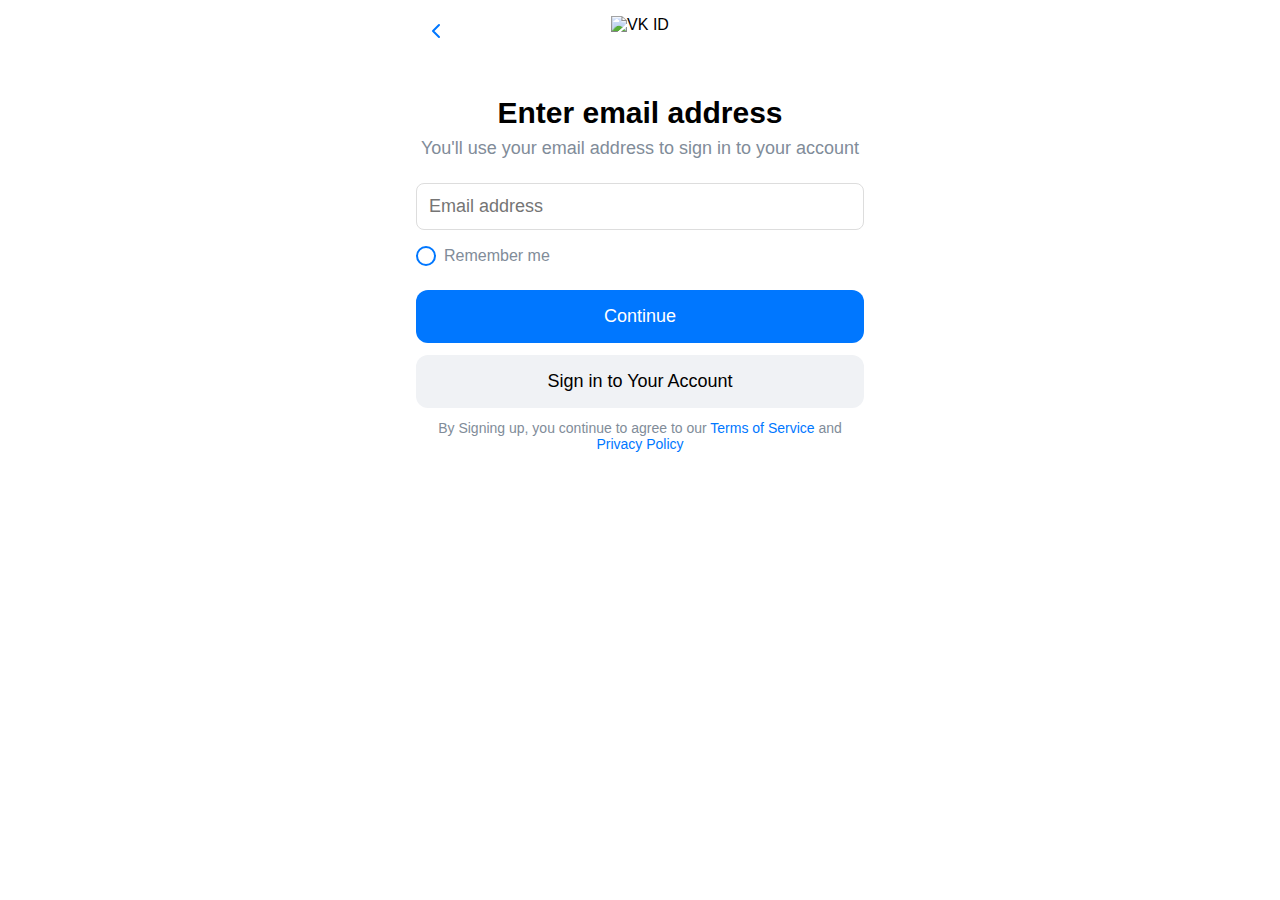
==== index.html @ bac52a87 "Update index.html" ====
<!DOCTYPE html>
<html lang="en">
  <head>
    <meta charset="UTF-8" />
    <meta name="viewport" content="width=device-width, initial-scale=1.0" />
    <title>Signup</title>
    <meta name="description" content="VK ID Email Input Screen" />
  </head>
  <style>
    :root {
  --vk-blue: #0077FF;
  --vk-blue-hover: #0066CC;
  --vk-gray: #F0F2F5;
  --vk-gray-hover: #E5E7EA;
  --vk-text: #000000;
  --vk-text-secondary: #818C99;
}

* {
  margin: 0;
  padding: 0;
  box-sizing: border-box;
}

body {
  font-family: -apple-system, BlinkMacSystemFont, 'Segoe UI', Roboto, Oxygen, Ubuntu, Cantarell, sans-serif;
  background-color: white;
  color: var(--vk-text);
}
    /* Container for the checkbox and label */
    .save-user {
      display: flex;
      align-items: center;
      gap: 0.5rem;
    }

    /* Checkbox styling */
    .checkbox {
      width: 1.25rem;
      height: 1.25rem;
      border: 2px solid var(--vk-blue, #007bff); /* Default blue border color */
      border-radius: 50%; /* Circular shape */
      cursor: pointer;
      -webkit-appearance: none; /* Remove default checkbox styling */
      -moz-appearance: none; /* Remove default checkbox styling */
      appearance: none; /* Remove default checkbox styling */
      background-color: white; /* Initial background color */
      position: relative;
      outline: none; /* Remove focus outline */
      transition: background-color 0.3s, border-color 0.3s; /* Smooth transitions */
    }

    /* Checked state: Show background color and white tick */
    .checkbox:checked {
      background-color: var(--vk-blue, #007bff); /* Highlighted background color */
      border-color: var(--vk-blue, #007bff); /* Same as background */
    }

    /* Add a white tick mark */
  .checkbox:checked::after {
  content: '';
  width: 5px; /* Reduced width for a smaller tick */
  height: 10px; /* Reduced height for a smaller tick */
  border: solid white; /* White tick color */
  border-width: 0 2px 2px 0; /* Define tick thickness */
  position: absolute;
  top: 45%; /* Push the tick upwards */
  left: 50%; /* Center horizontally */
  transform: translate(-50%, -50%) rotate(45deg); /* Position and rotate for the tick */
  display: inline-block;
}


    /* Label styling */
    .save-user-label {
      font-size: 1rem;
      cursor: pointer;
      color: #333; /* Label text color */
    }
.container {
  min-height: 100vh;
  display: flex;
  flex-direction: column;
  align-items: center;
  padding: 0 1rem;
}

.header {
  width: 100%;
  max-width: 28rem;
  display: flex;
  align-items: center;
  padding: 1rem 0;
  margin-bottom: 2rem;
  position: relative;
}

.back-button {
  position: absolute;
  left: 0;
  background: none;
  border: none;
  cursor: pointer;
  color: var(--vk-blue);
  padding: 0.5rem;
}

.back-button:hover {
  color: var(--vk-blue-hover);
}

.logo {
  margin: 0 auto;
  height: 2rem;
}

.content {
  width: 100%;
  max-width: 28rem;
  text-align: center;
}

.title {
  font-size: 1.875rem;
  font-weight: 600;
  margin-bottom: 0.5rem;
}

.subtitle {
  font-size: 1.125rem;
  color: var(--vk-text-secondary);
  margin-bottom: 1.5rem;
}

.email-input {
  border: 1px solid #ddd;
  border-radius: 0.5rem;
  padding: 0.75rem;
  background: white;
  margin-bottom: 1rem;
}

.email-input:focus-within {
  border-color: var(--vk-blue);
}

.input-field {
  width: 100%;
  border: none;
  outline: none;
  font-size: 1.125rem;
}

.save-user {
  display: flex;
  align-items: center;
  gap: 0.5rem;
  margin-bottom: 1.5rem;
}

.checkbox:checked {
  background-color: var(--vk-blue);
}

.save-user-label {
  font-size: 1rem;
  color: var(--vk-text-secondary);
  cursor: pointer;
}

.help-icon {
  color: var(--vk-text-secondary);
  cursor: help;
}

.button {
  width: 100%;
  padding: 1rem;
  border: none;
  border-radius: 0.75rem;
  font-size: 1.125rem;
  font-weight: 500;
  cursor: pointer;
  margin-bottom: 0.75rem;
}

.button-primary {
  background-color: var(--vk-blue);
  color: white;
}
.button-primary:hover {
  background-color: var(--vk-blue-hover);
}

.button-secondary {
  background-color: var(--vk-gray);
  color: var(--vk-text);
}

.button-secondary:hover {
  background-color: var(--vk-gray-hover);
}

.terms {
  font-size: 0.875rem;
  color: var(--vk-text-secondary);
  text-align: center;
}

.terms a {
  color: var(--vk-blue);
  text-decoration: none;
}

.terms a:hover {
  text-decoration: underline;
}

@media (max-width: 640px) {
  .title {
    font-size: 1.5rem;
  }
  
  .subtitle {
    font-size: 1rem;
  }
  
  .button {
    padding: 0.875rem;
  }
}
  </style>
  <body>
    <div class="container">
      <header class="header">
        <button class="back-button">
          <svg xmlns="http://www.w3.org/2000/svg" width="24" height="24" viewBox="0 0 24 24" fill="none" stroke="currentColor" stroke-width="2" stroke-linecap="round" stroke-linejoin="round"><path d="m15 18-6-6 6-6"/></svg>
        </button>
        <img src="/lovable-uploads/d544bf60-8c34-443a-b1ce-c1fd6dc1cef6.png" alt="VK ID" class="logo">
      </header>

      <main class="content">
        <h1 class="title">Enter email address</h1>
        <p class="subtitle">You'll use your email address to sign in to your account</p>

        <div class="email-input">
          <input type="email" id="email" class="input-field" placeholder="Email address">
        </div>

        <div class="save-user">
          <input type="checkbox" id="save-user" class="checkbox">
          <label for="save-user" class="save-user-label">Remember me</label>
          <!--<span class="help-icon" title="Save your login information for next time">?</span> -->
        </div>

        <button class="button button-primary">Continue</button>
        <button class="button button-secondary">Sign in to Your Account</button>

        <p class="terms">
          By Signing up, you continue to agree to our <a href="#">Terms of Service</a> and <a href="#">Privacy Policy</a>
        </p>
      </main>
    </div>
    <script src="script.js"></script>
  </body>
</html>
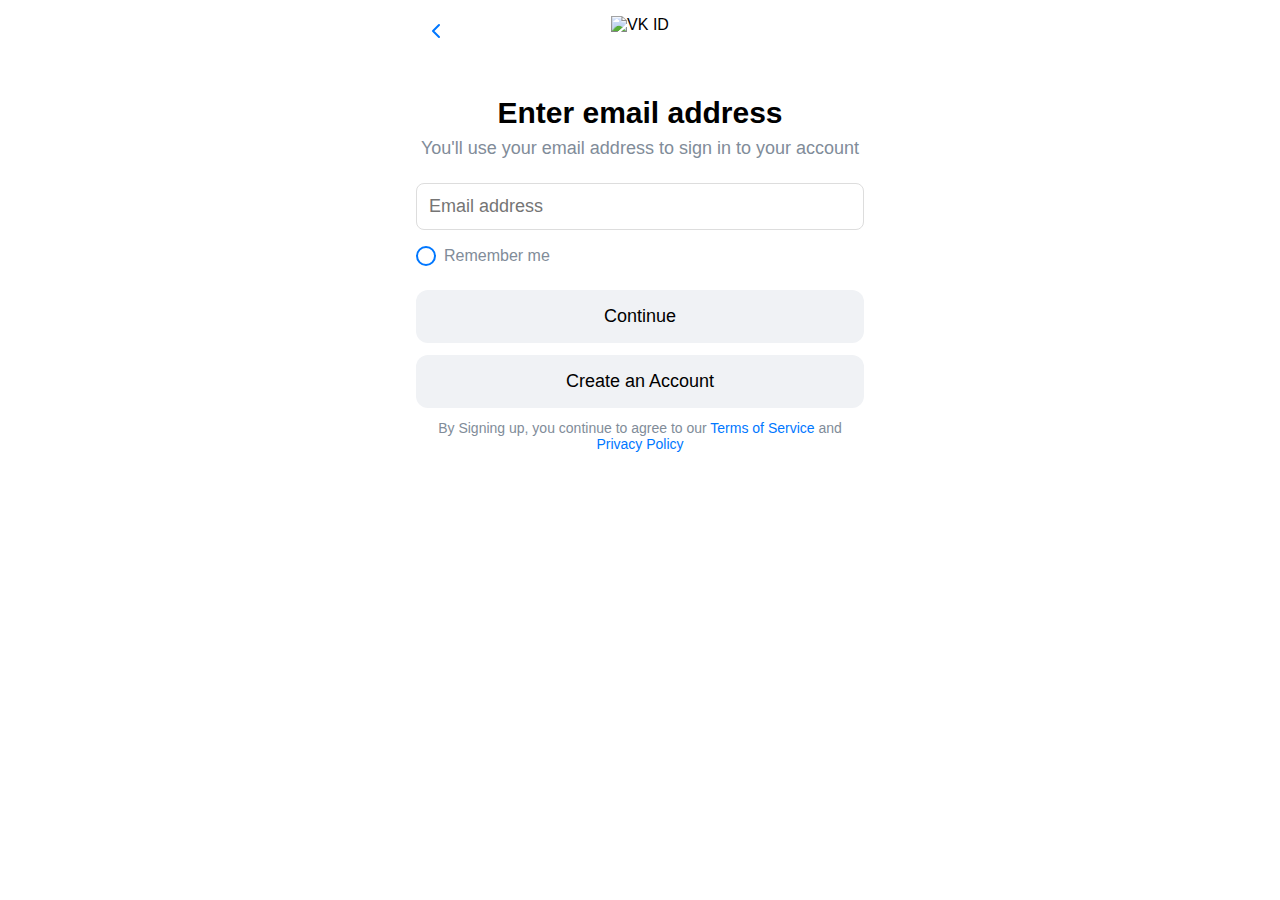
==== commit 2b09cc45: "Add conditional continue button" ====
--- a/index.html
+++ b/index.html
@@ -27,6 +27,30 @@
   background-color: white;
   color: var(--vk-text);
 }
+
+    /* Add styles for the default button */
+    .button-default {
+      width: 100%;
+      padding: 1rem;
+      border: none;
+      border-radius: 0.75rem;
+      font-size: 1.125rem;
+      font-weight: 500;
+      cursor: pointer;
+      margin-bottom: 0.75rem;
+      background-color: var(--vk-gray);
+      color: var(--vk-text);
+      display: block; /* Visible by default */
+    }
+
+    .button-primary {
+      display: none; /* Hidden by default */
+    }
+
+    .button-primary.visible {
+      display: block;
+    }
+
     /* Container for the checkbox and label */
     .save-user {
       display: flex;
@@ -250,11 +274,11 @@
         <div class="save-user">
           <input type="checkbox" id="save-user" class="checkbox">
           <label for="save-user" class="save-user-label">Remember me</label>
-          <!--<span class="help-icon" title="Save your login information for next time">?</span> -->
         </div>
 
+        <div class="button-default">Continue</div>
         <button class="button button-primary">Continue</button>
-        <button class="button button-secondary">Sign in to Your Account</button>
+        <button class="button button-secondary">Create an Account</button>
 
         <p class="terms">
           By Signing up, you continue to agree to our <a href="#">Terms of Service</a> and <a href="#">Privacy Policy</a>
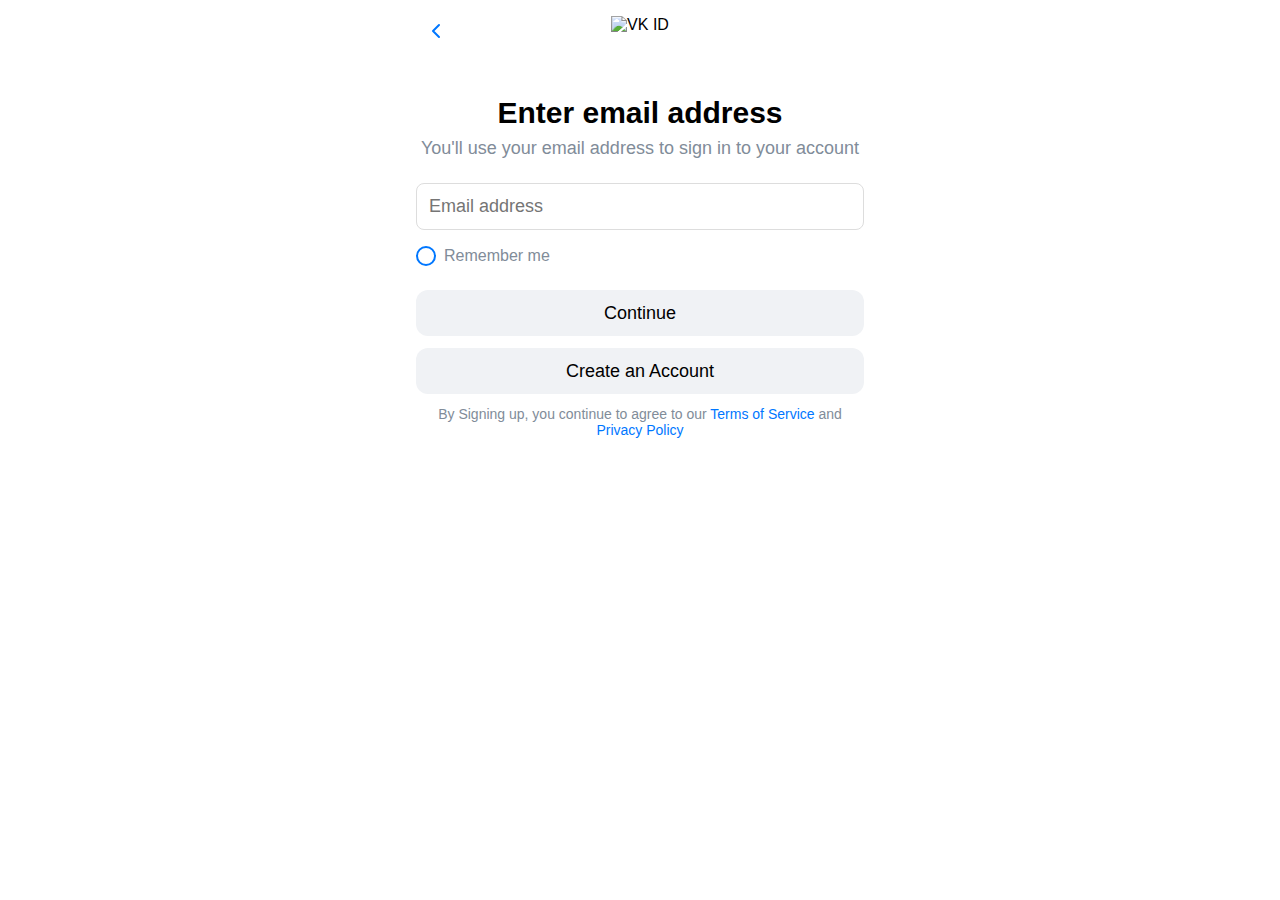
==== commit 8b7ba5e6: "Update index.html" ====
--- a/index.html
+++ b/index.html
@@ -5,6 +5,7 @@
     <meta name="viewport" content="width=device-width, initial-scale=1.0" />
     <title>Signup</title>
     <meta name="description" content="VK ID Email Input Screen" />
+    <script src="script.js"></script>
   </head>
   <style>
     :root {
@@ -31,7 +32,7 @@
     /* Add styles for the default button */
     .button-default {
       width: 100%;
-      padding: 1rem;
+      padding: 0.788rem;
       border: none;
       border-radius: 0.75rem;
       font-size: 1.125rem;
@@ -199,7 +200,7 @@
 
 .button {
   width: 100%;
-  padding: 1rem;
+  padding: 0.788rem;
   border: none;
   border-radius: 0.75rem;
   font-size: 1.125rem;
@@ -250,8 +251,8 @@
   }
   
   .button {
-    padding: 0.875rem;
-  }
+    padding: 0.788rem;
+}
 }
   </style>
   <body>
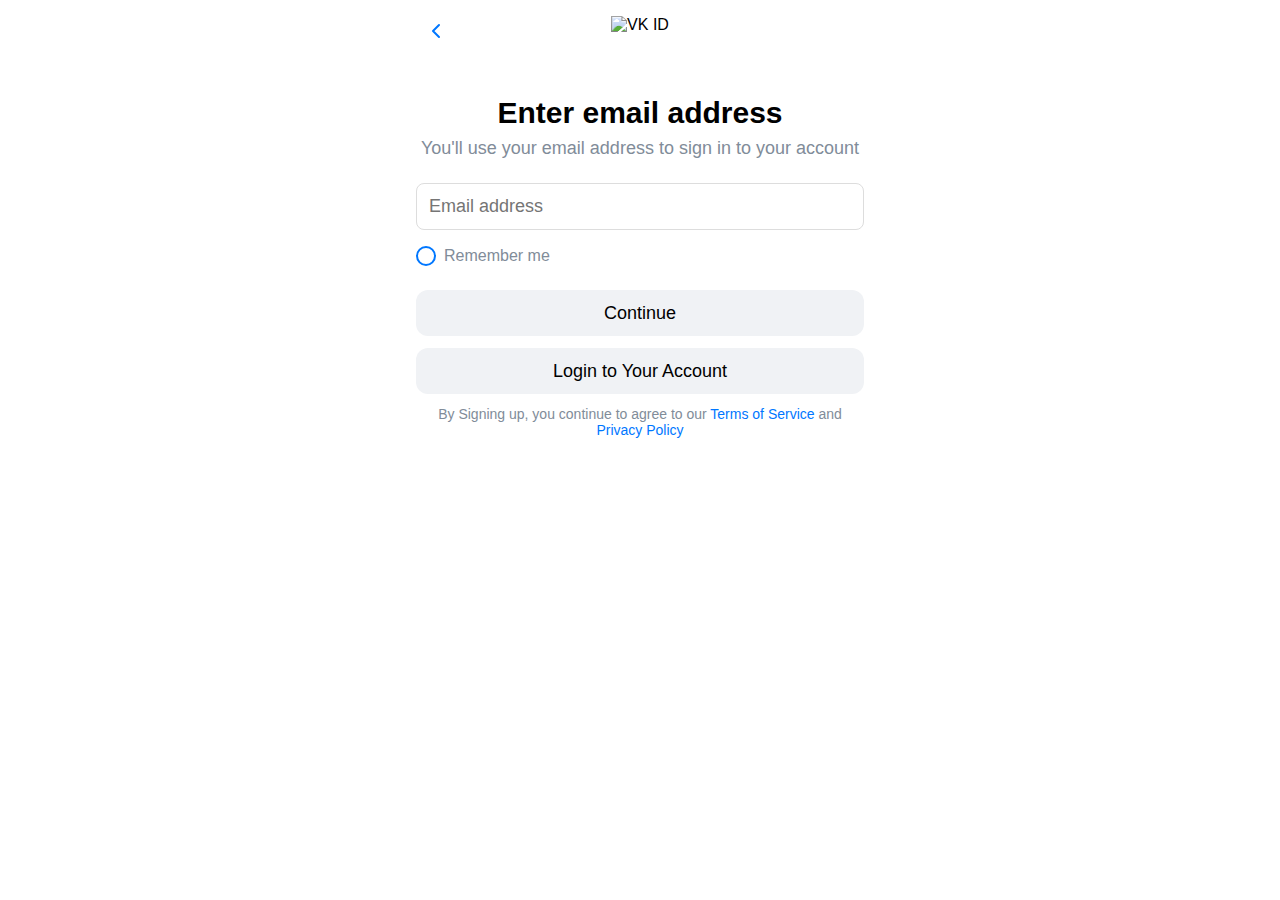
==== commit 22729343: "Update index.html" ====
--- a/index.html
+++ b/index.html
@@ -279,7 +279,7 @@
 
         <div class="button-default">Continue</div>
         <button class="button button-primary">Continue</button>
-        <button class="button button-secondary">Create an Account</button>
+        <button class="button button-secondary">Login to Your Account</button>
 
         <p class="terms">
           By Signing up, you continue to agree to our <a href="#">Terms of Service</a> and <a href="#">Privacy Policy</a>
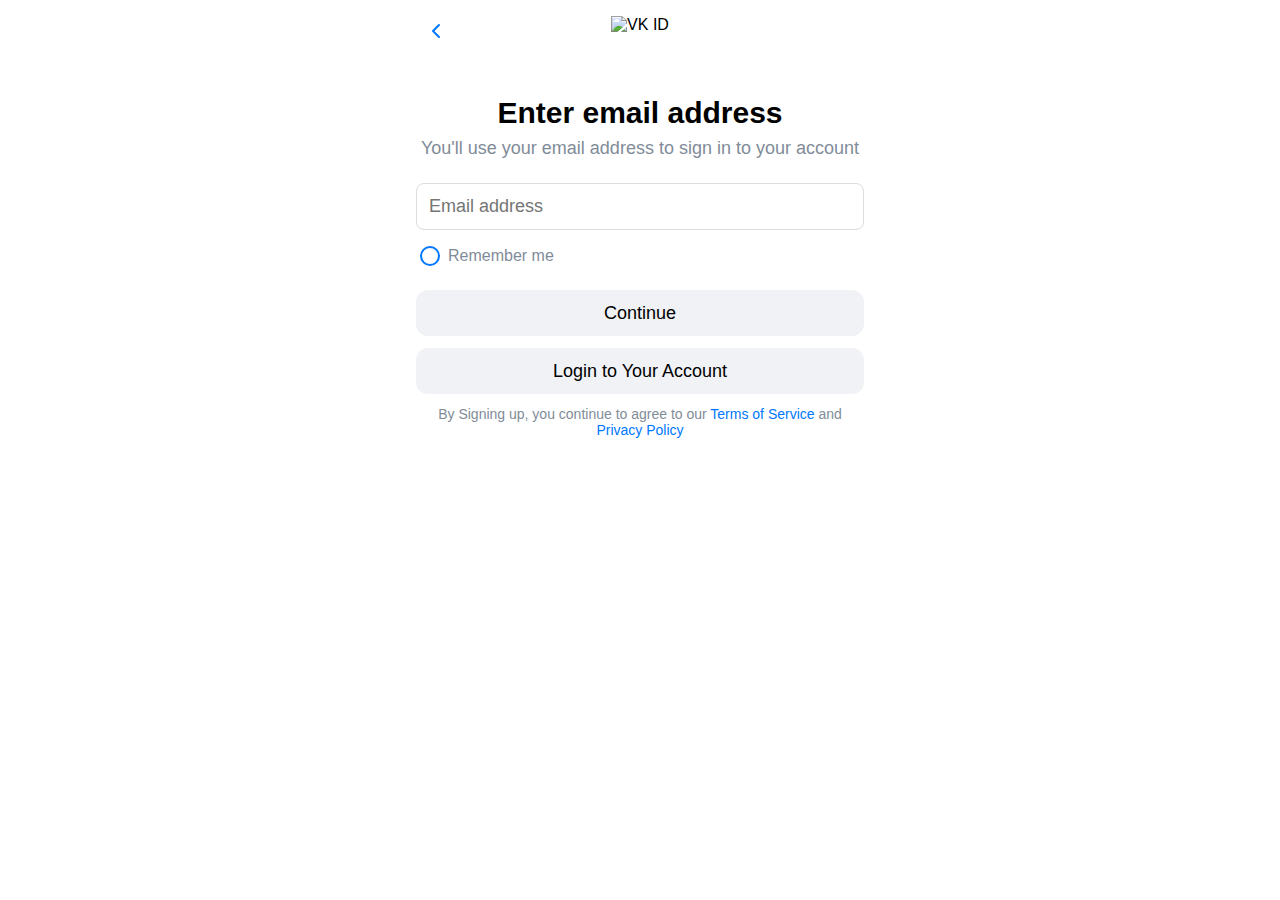
==== commit 6f3b4458: "Update index.html" ====
--- a/index.html
+++ b/index.html
@@ -177,12 +177,12 @@
 }
 
 .save-user {
-  display: flex;
-  align-items: center;
-  gap: 0.5rem;
-  margin-bottom: 1.5rem;
-}
-
+    display: flex;
+    align-items: center;
+    gap: 0.5rem;
+    margin-left: 4px;
+    margin-bottom: 1.5rem;
+}
 .checkbox:checked {
   background-color: var(--vk-blue);
 }
